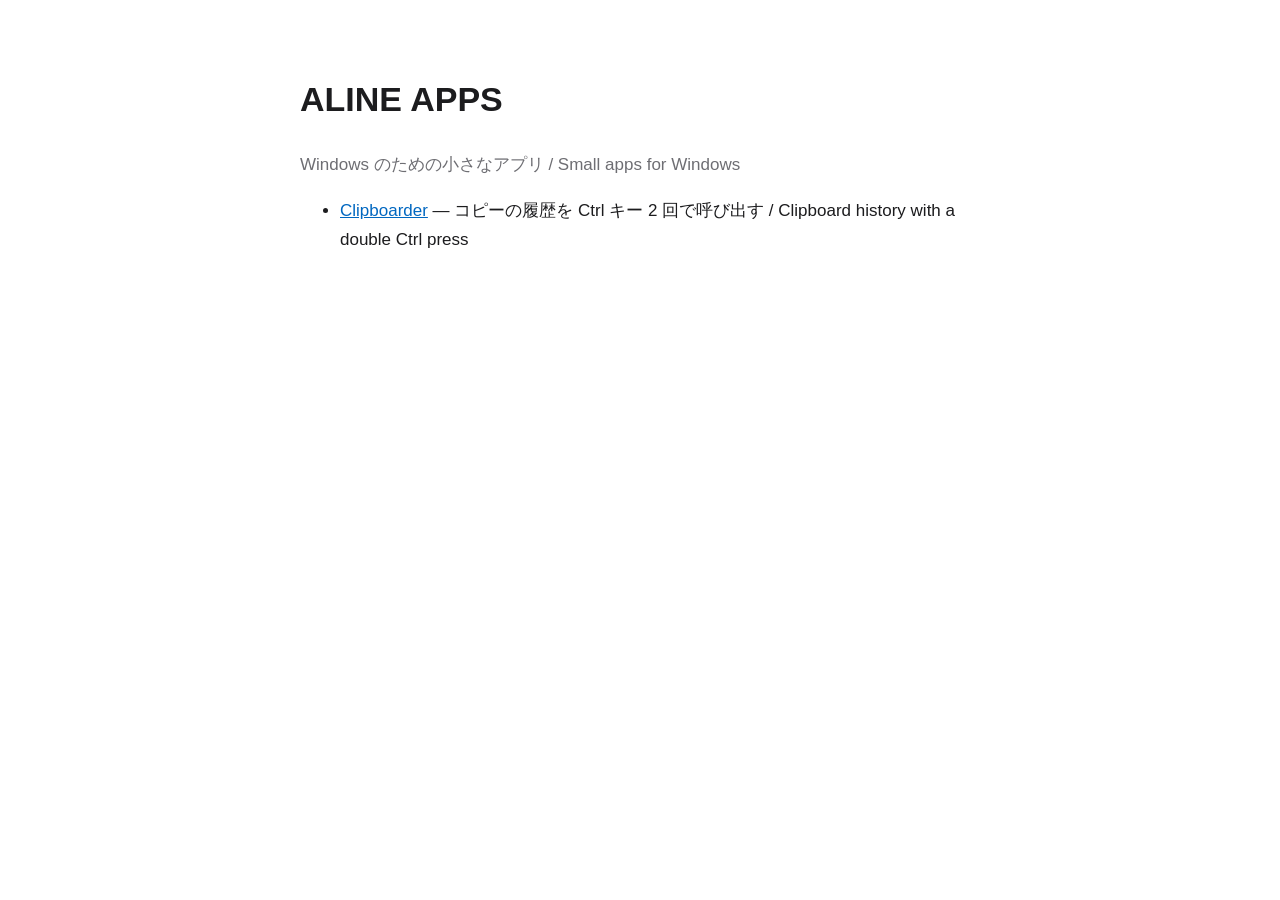
==== index.html @ b70c6633 "Add ALINE APPS site with Clipboarder pages" ====
<!doctype html>
<html lang="ja">
<head>
<meta charset="utf-8">
<meta name="viewport" content="width=device-width, initial-scale=1">
<title>ALINE APPS</title>
<style>
  :root { color-scheme: light dark; --bg: #ffffff; --fg: #1c1c1e; --muted: #6e6e73; --accent: #0067c0; }
  @media (prefers-color-scheme: dark) { :root { --bg: #0a0a0b; --fg: #f2f2f7; --muted: #a1a1a6; --accent: #4cc2ff; } }
  body { margin: 0; background: var(--bg); color: var(--fg); font: 17px/1.7 "Segoe UI", "Yu Gothic UI", -apple-system, "Hiragino Sans", sans-serif; }
  main { max-width: 40em; margin: 0 auto; padding: 48px 16px; }
  a { color: var(--accent); }
  .muted { color: var(--muted); }
</style>
</head>
<body>
<main>
  <h1>ALINE APPS</h1>
  <p class="muted">Windows のための小さなアプリ / Small apps for Windows</p>
  <ul>
    <li><a href="clipboarder/">Clipboarder</a> — コピーの履歴を Ctrl キー 2 回で呼び出す / Clipboard history with a double Ctrl press</li>
  </ul>
</main>
</body>
</html>
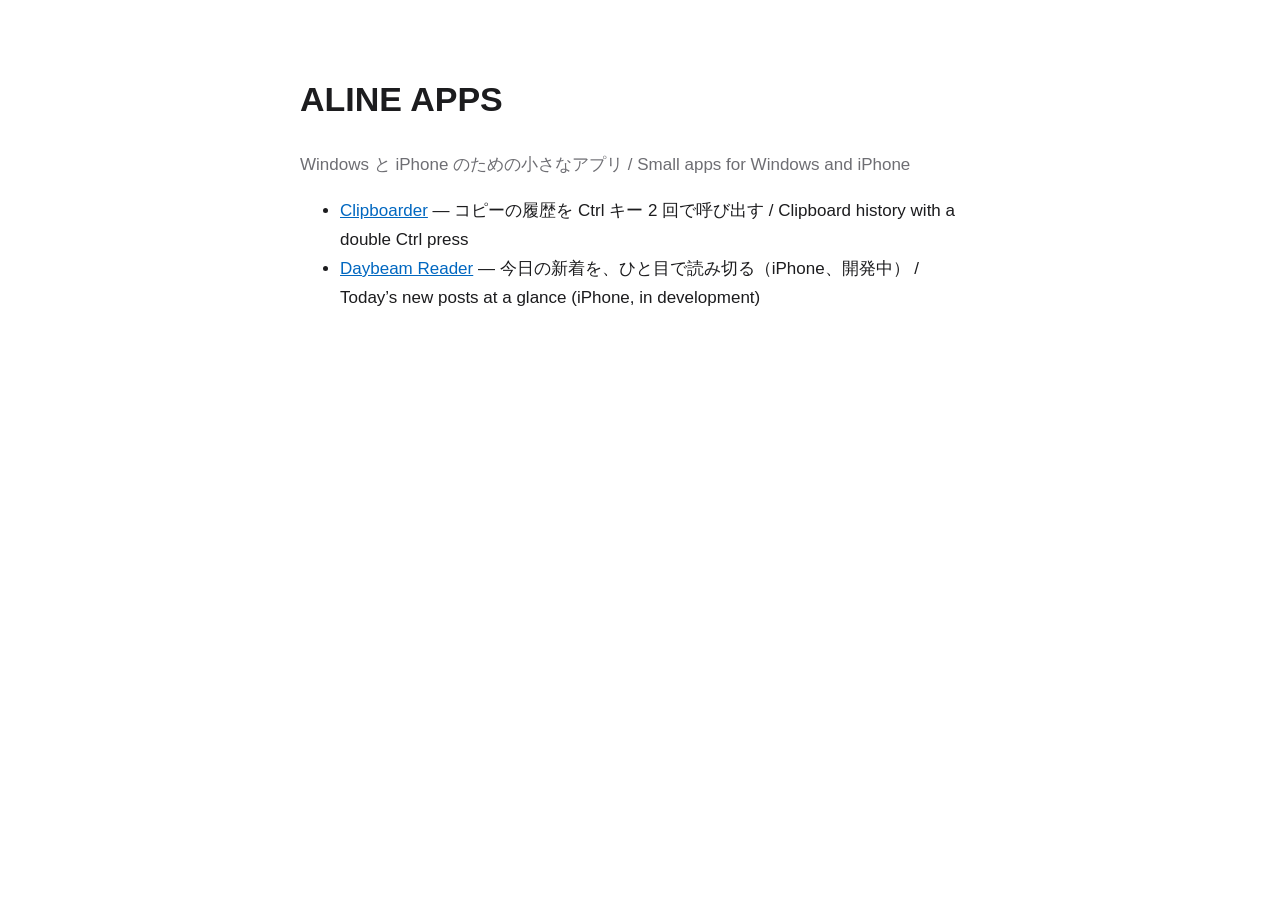
==== commit 552a4854: "Add Daybeam Reader pages Copied unchanged from arai-hirotaka.github.io: the app page and the Instapa" ====
--- a/index.html
+++ b/index.html
@@ -16,9 +16,10 @@
 <body>
 <main>
   <h1>ALINE APPS</h1>
-  <p class="muted">Windows のための小さなアプリ / Small apps for Windows</p>
+  <p class="muted">Windows と iPhone のための小さなアプリ / Small apps for Windows and iPhone</p>
   <ul>
     <li><a href="clipboarder/">Clipboarder</a> — コピーの履歴を Ctrl キー 2 回で呼び出す / Clipboard history with a double Ctrl press</li>
+    <li><a href="daybeam-reader/">Daybeam Reader</a> — 今日の新着を、ひと目で読み切る（iPhone、開発中） / Today’s new posts at a glance (iPhone, in development)</li>
   </ul>
 </main>
 </body>
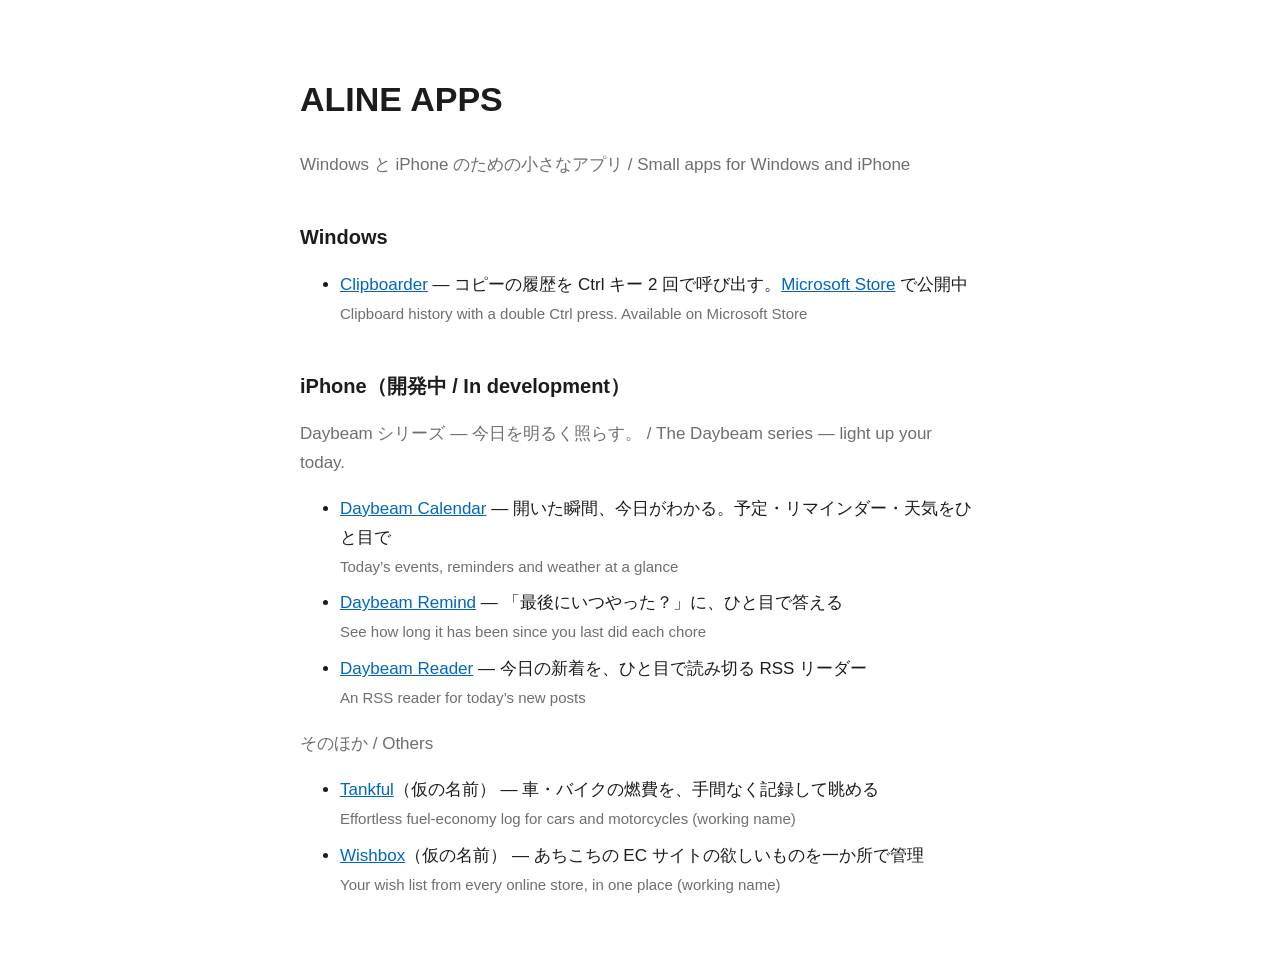
==== commit f0c5b9cc: "List all apps in development with their own pages Add pages for Daybeam Calendar, Daybeam Remind, Ta" ====
--- a/index.html
+++ b/index.html
@@ -11,15 +11,32 @@
   main { max-width: 40em; margin: 0 auto; padding: 48px 16px; }
   a { color: var(--accent); }
   .muted { color: var(--muted); }
+  h2 { font-size: 20px; margin: 40px 0 8px; }
+  li { margin-bottom: 8px; }
+  li .muted { font-size: 15px; }
 </style>
 </head>
 <body>
 <main>
   <h1>ALINE APPS</h1>
   <p class="muted">Windows と iPhone のための小さなアプリ / Small apps for Windows and iPhone</p>
+
+  <h2>Windows</h2>
   <ul>
-    <li><a href="clipboarder/">Clipboarder</a> — コピーの履歴を Ctrl キー 2 回で呼び出す / Clipboard history with a double Ctrl press</li>
-    <li><a href="daybeam-reader/">Daybeam Reader</a> — 今日の新着を、ひと目で読み切る（iPhone、開発中） / Today’s new posts at a glance (iPhone, in development)</li>
+    <li><a href="clipboarder/">Clipboarder</a> — コピーの履歴を Ctrl キー 2 回で呼び出す。<a href="https://apps.microsoft.com/detail/9NN6XJZRQJ7P">Microsoft Store</a> で公開中<br><span class="muted">Clipboard history with a double Ctrl press. Available on Microsoft Store</span></li>
+  </ul>
+
+  <h2>iPhone（開発中 / In development）</h2>
+  <p class="muted">Daybeam シリーズ — 今日を明るく照らす。 / The Daybeam series — light up your today.</p>
+  <ul>
+    <li><a href="daybeam-calendar/">Daybeam Calendar</a> — 開いた瞬間、今日がわかる。予定・リマインダー・天気をひと目で<br><span class="muted">Today’s events, reminders and weather at a glance</span></li>
+    <li><a href="daybeam-remind/">Daybeam Remind</a> — 「最後にいつやった？」に、ひと目で答える<br><span class="muted">See how long it has been since you last did each chore</span></li>
+    <li><a href="daybeam-reader/">Daybeam Reader</a> — 今日の新着を、ひと目で読み切る RSS リーダー<br><span class="muted">An RSS reader for today’s new posts</span></li>
+  </ul>
+  <p class="muted">そのほか / Others</p>
+  <ul>
+    <li><a href="tankful/">Tankful</a>（仮の名前） — 車・バイクの燃費を、手間なく記録して眺める<br><span class="muted">Effortless fuel-economy log for cars and motorcycles (working name)</span></li>
+    <li><a href="wishbox/">Wishbox</a>（仮の名前） — あちこちの EC サイトの欲しいものを一か所で管理<br><span class="muted">Your wish list from every online store, in one place (working name)</span></li>
   </ul>
 </main>
 </body>
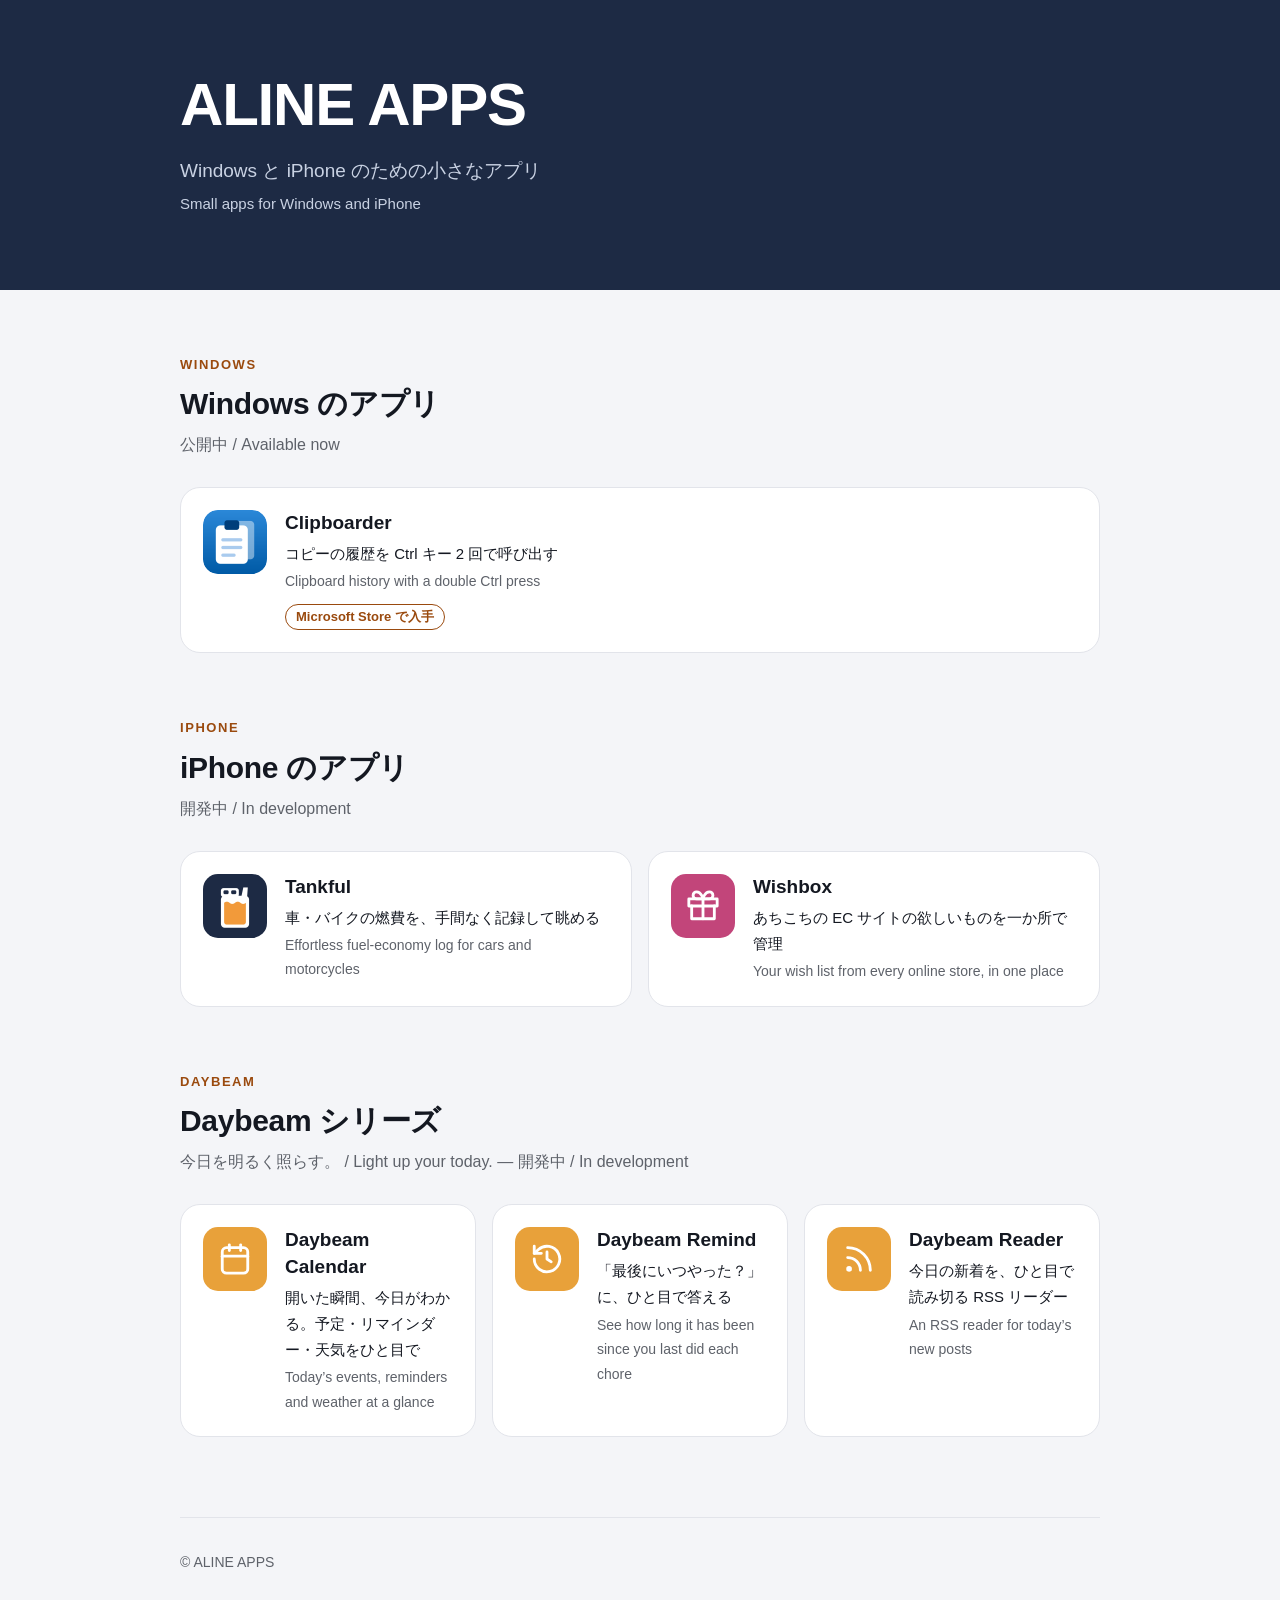
==== commit 01be5f99: "Restyle the app list and Tankful pages; drop working-name notes - Redesign the top page and the Tank" ====
--- a/index.html
+++ b/index.html
@@ -4,40 +4,157 @@
 <meta charset="utf-8">
 <meta name="viewport" content="width=device-width, initial-scale=1">
 <title>ALINE APPS</title>
+<meta name="description" content="Windows と iPhone のための小さなアプリ。">
+<meta name="theme-color" content="#1D2A44">
 <style>
-  :root { color-scheme: light dark; --bg: #ffffff; --fg: #1c1c1e; --muted: #6e6e73; --accent: #0067c0; }
-  @media (prefers-color-scheme: dark) { :root { --bg: #0a0a0b; --fg: #f2f2f7; --muted: #a1a1a6; --accent: #4cc2ff; } }
-  body { margin: 0; background: var(--bg); color: var(--fg); font: 17px/1.7 "Segoe UI", "Yu Gothic UI", -apple-system, "Hiragino Sans", sans-serif; }
-  main { max-width: 40em; margin: 0 auto; padding: 48px 16px; }
+  :root {
+    color-scheme: light dark;
+    --navy: #1D2A44;
+    --amber: #F29A3A;
+    --bg: #F4F5F8;
+    --card: #FFFFFF;
+    --fg: #141821;
+    --sub: #5E626A;
+    --line: #E2E4EA;
+    --accent: #9A4A0E;
+  }
+  @media (prefers-color-scheme: dark) {
+    :root {
+      --bg: #0B0F17;
+      --card: #161C28;
+      --fg: #F2F2F7;
+      --sub: #A3A8B3;
+      --line: #273042;
+      --accent: #F2AE6B;
+    }
+  }
+  * { box-sizing: border-box; }
+  body {
+    margin: 0;
+    background: var(--bg);
+    color: var(--fg);
+    font: 16px/1.75 -apple-system, BlinkMacSystemFont, "Hiragino Sans", "Segoe UI", "Yu Gothic UI", sans-serif;
+    -webkit-font-smoothing: antialiased;
+  }
   a { color: var(--accent); }
-  .muted { color: var(--muted); }
-  h2 { font-size: 20px; margin: 40px 0 8px; }
-  li { margin-bottom: 8px; }
-  li .muted { font-size: 15px; }
+  .wrap { max-width: 960px; margin: 0 auto; padding: 0 20px; }
+
+  .hero { background: var(--navy); color: #FFFFFF; }
+  .hero .wrap { padding-top: 72px; padding-bottom: 72px; }
+  .hero h1 { font-size: clamp(40px, 7vw, 60px); line-height: 1.1; margin: 0 0 16px; letter-spacing: -0.02em; }
+  .hero p { margin: 0; color: #C9D2E3; font-size: clamp(16px, 2.2vw, 19px); }
+  .hero .en { font-size: 15px; margin-top: 4px; }
+
+  section { padding: 64px 0 0; }
+  .section-title { font-size: 13px; font-weight: 700; letter-spacing: 0.12em; text-transform: uppercase; color: var(--accent); margin: 0 0 8px; }
+  h2 { font-size: clamp(24px, 3.4vw, 30px); line-height: 1.3; margin: 0 0 8px; letter-spacing: -0.01em; }
+  .section-note { color: var(--sub); margin: 0 0 28px; }
+
+  .grid { display: grid; grid-template-columns: repeat(auto-fit, minmax(280px, 1fr)); gap: 16px; }
+  .app { background: var(--card); border: 1px solid var(--line); border-radius: 20px; padding: 22px; display: flex; gap: 18px; align-items: flex-start; }
+  .app-icon { width: 64px; height: 64px; border-radius: 15px; flex: none; display: block; }
+  .tile { display: flex; align-items: center; justify-content: center; color: #FFFFFF; }
+  .tile svg { width: 34px; height: 34px; }
+  .daybeam { background: #E8A13A; }
+  .wishbox { background: #C2457A; }
+  .app-body { min-width: 0; }
+  .app h3 { font-size: 19px; margin: 0 0 4px; line-height: 1.4; }
+  .app h3 a { color: var(--fg); text-decoration: none; }
+  .app h3 a:hover { color: var(--accent); }
+  .app p { margin: 0; font-size: 15px; }
+  .app .en { color: var(--sub); font-size: 14px; margin-top: 2px; }
+  .tag { display: inline-block; margin-top: 10px; font-size: 13px; font-weight: 600; border: 1px solid var(--line); border-radius: 999px; padding: 1px 10px; color: var(--sub); text-decoration: none; }
+  a.tag { color: var(--accent); border-color: currentColor; }
+
+  footer { margin-top: 80px; border-top: 1px solid var(--line); padding: 32px 0 56px; color: var(--sub); font-size: 14px; }
 </style>
 </head>
 <body>
-<main>
-  <h1>ALINE APPS</h1>
-  <p class="muted">Windows と iPhone のための小さなアプリ / Small apps for Windows and iPhone</p>
 
-  <h2>Windows</h2>
-  <ul>
-    <li><a href="clipboarder/">Clipboarder</a> — コピーの履歴を Ctrl キー 2 回で呼び出す。<a href="https://apps.microsoft.com/detail/9NN6XJZRQJ7P">Microsoft Store</a> で公開中<br><span class="muted">Clipboard history with a double Ctrl press. Available on Microsoft Store</span></li>
-  </ul>
+<header class="hero">
+  <div class="wrap">
+    <h1>ALINE APPS</h1>
+    <p>Windows と iPhone のための小さなアプリ</p>
+    <p class="en" lang="en">Small apps for Windows and iPhone</p>
+  </div>
+</header>
 
-  <h2>iPhone（開発中 / In development）</h2>
-  <p class="muted">Daybeam シリーズ — 今日を明るく照らす。 / The Daybeam series — light up your today.</p>
-  <ul>
-    <li><a href="daybeam-calendar/">Daybeam Calendar</a> — 開いた瞬間、今日がわかる。予定・リマインダー・天気をひと目で<br><span class="muted">Today’s events, reminders and weather at a glance</span></li>
-    <li><a href="daybeam-remind/">Daybeam Remind</a> — 「最後にいつやった？」に、ひと目で答える<br><span class="muted">See how long it has been since you last did each chore</span></li>
-    <li><a href="daybeam-reader/">Daybeam Reader</a> — 今日の新着を、ひと目で読み切る RSS リーダー<br><span class="muted">An RSS reader for today’s new posts</span></li>
-  </ul>
-  <p class="muted">そのほか / Others</p>
-  <ul>
-    <li><a href="tankful/">Tankful</a>（仮の名前） — 車・バイクの燃費を、手間なく記録して眺める<br><span class="muted">Effortless fuel-economy log for cars and motorcycles (working name)</span></li>
-    <li><a href="wishbox/">Wishbox</a>（仮の名前） — あちこちの EC サイトの欲しいものを一か所で管理<br><span class="muted">Your wish list from every online store, in one place (working name)</span></li>
-  </ul>
+<main class="wrap">
+  <section>
+    <p class="section-title">Windows</p>
+    <h2>Windows のアプリ</h2>
+    <p class="section-note">公開中 / Available now</p>
+    <div class="grid">
+      <div class="app">
+        <img class="app-icon" src="clipboarder/icon.png" alt="">
+        <div class="app-body">
+          <h3><a href="clipboarder/">Clipboarder</a></h3>
+          <p>コピーの履歴を Ctrl キー 2 回で呼び出す</p>
+          <p class="en" lang="en">Clipboard history with a double Ctrl press</p>
+          <a class="tag" href="https://apps.microsoft.com/detail/9NN6XJZRQJ7P">Microsoft Store で入手</a>
+        </div>
+      </div>
+    </div>
+  </section>
+
+  <section>
+    <p class="section-title">iPhone</p>
+    <h2>iPhone のアプリ</h2>
+    <p class="section-note">開発中 / In development</p>
+    <div class="grid">
+      <div class="app">
+        <img class="app-icon" src="tankful/icon.png" alt="">
+        <div class="app-body">
+          <h3><a href="tankful/">Tankful</a></h3>
+          <p>車・バイクの燃費を、手間なく記録して眺める</p>
+          <p class="en" lang="en">Effortless fuel-economy log for cars and motorcycles</p>
+        </div>
+      </div>
+      <div class="app">
+        <div class="app-icon tile wishbox" aria-hidden="true"><svg viewBox="0 0 24 24" fill="none" stroke="currentColor" stroke-width="2" stroke-linecap="round" stroke-linejoin="round"><path d="M20 12v9H4v-9"/><path d="M2 7h20v5H2Z"/><path d="M12 21V7"/><path d="M12 7H7.5a2.5 2.5 0 0 1 0-5C11 2 12 7 12 7Z"/><path d="M12 7h4.5a2.5 2.5 0 0 0 0-5C13 2 12 7 12 7Z"/></svg></div>
+        <div class="app-body">
+          <h3><a href="wishbox/">Wishbox</a></h3>
+          <p>あちこちの EC サイトの欲しいものを一か所で管理</p>
+          <p class="en" lang="en">Your wish list from every online store, in one place</p>
+        </div>
+      </div>
+    </div>
+  </section>
+
+  <section>
+    <p class="section-title">Daybeam</p>
+    <h2>Daybeam シリーズ</h2>
+    <p class="section-note">今日を明るく照らす。 / Light up your today. — 開発中 / In development</p>
+    <div class="grid">
+      <div class="app">
+        <div class="app-icon tile daybeam" aria-hidden="true"><svg viewBox="0 0 24 24" fill="none" stroke="currentColor" stroke-width="2" stroke-linecap="round" stroke-linejoin="round"><rect x="3" y="4" width="18" height="18" rx="3"/><path d="M16 2v4"/><path d="M8 2v4"/><path d="M3 10h18"/></svg></div>
+        <div class="app-body">
+          <h3><a href="daybeam-calendar/">Daybeam Calendar</a></h3>
+          <p>開いた瞬間、今日がわかる。予定・リマインダー・天気をひと目で</p>
+          <p class="en" lang="en">Today’s events, reminders and weather at a glance</p>
+        </div>
+      </div>
+      <div class="app">
+        <div class="app-icon tile daybeam" aria-hidden="true"><svg viewBox="0 0 24 24" fill="none" stroke="currentColor" stroke-width="2" stroke-linecap="round" stroke-linejoin="round"><path d="M3 12a9 9 0 1 0 3-6.7L3 8"/><path d="M3 3v5h5"/><path d="M12 7v5l3 2"/></svg></div>
+        <div class="app-body">
+          <h3><a href="daybeam-remind/">Daybeam Remind</a></h3>
+          <p>「最後にいつやった？」に、ひと目で答える</p>
+          <p class="en" lang="en">See how long it has been since you last did each chore</p>
+        </div>
+      </div>
+      <div class="app">
+        <div class="app-icon tile daybeam" aria-hidden="true"><svg viewBox="0 0 24 24" fill="none" stroke="currentColor" stroke-width="2" stroke-linecap="round" stroke-linejoin="round"><path d="M4 11a9 9 0 0 1 9 9"/><path d="M4 4a16 16 0 0 1 16 16"/><circle cx="5" cy="19" r="1"/></svg></div>
+        <div class="app-body">
+          <h3><a href="daybeam-reader/">Daybeam Reader</a></h3>
+          <p>今日の新着を、ひと目で読み切る RSS リーダー</p>
+          <p class="en" lang="en">An RSS reader for today’s new posts</p>
+        </div>
+      </div>
+    </div>
+  </section>
+
+  <footer>© ALINE APPS</footer>
 </main>
+
 </body>
 </html>
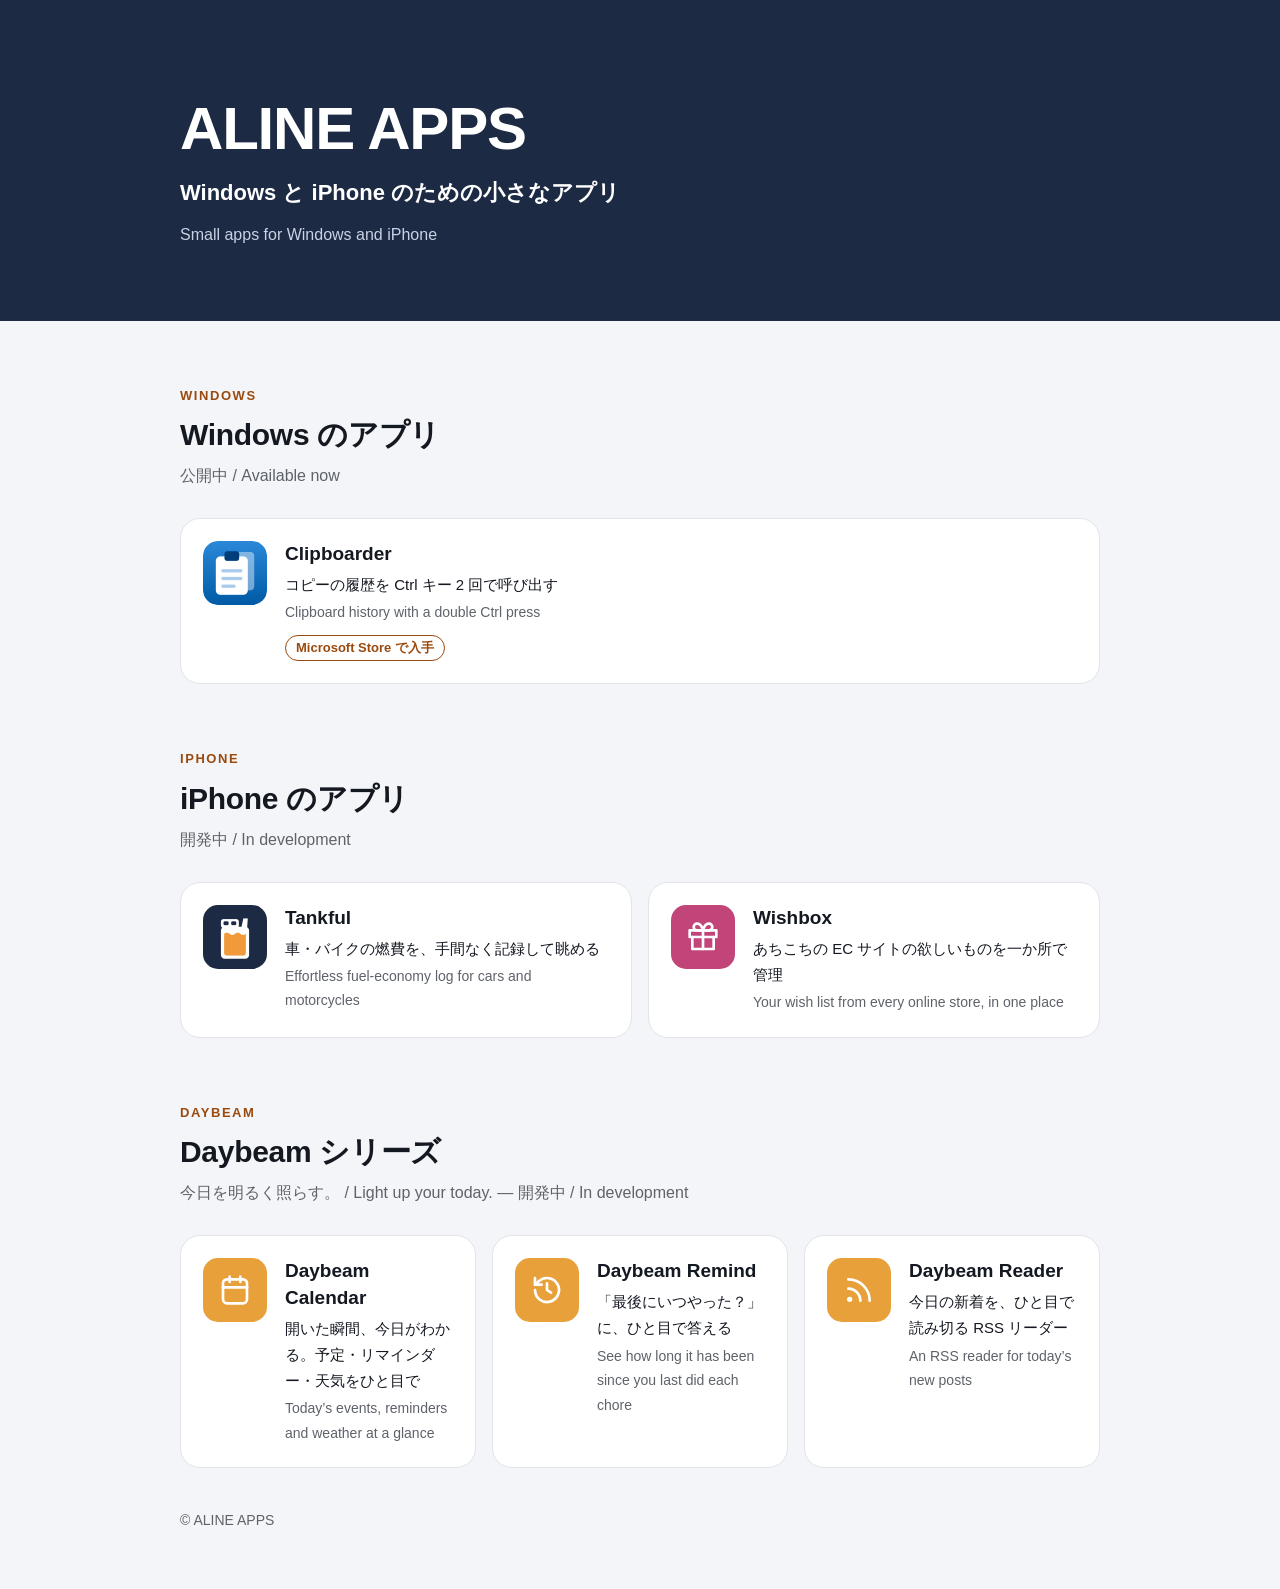
==== commit a25bd1f9: "Restyle every page with one shared stylesheet - Move the common styles into site.css and use it on a" ====
--- a/index.html
+++ b/index.html
@@ -6,76 +6,19 @@
 <title>ALINE APPS</title>
 <meta name="description" content="Windows と iPhone のための小さなアプリ。">
 <meta name="theme-color" content="#1D2A44">
-<style>
-  :root {
-    color-scheme: light dark;
-    --navy: #1D2A44;
-    --amber: #F29A3A;
-    --bg: #F4F5F8;
-    --card: #FFFFFF;
-    --fg: #141821;
-    --sub: #5E626A;
-    --line: #E2E4EA;
-    --accent: #9A4A0E;
-  }
-  @media (prefers-color-scheme: dark) {
-    :root {
-      --bg: #0B0F17;
-      --card: #161C28;
-      --fg: #F2F2F7;
-      --sub: #A3A8B3;
-      --line: #273042;
-      --accent: #F2AE6B;
-    }
-  }
-  * { box-sizing: border-box; }
-  body {
-    margin: 0;
-    background: var(--bg);
-    color: var(--fg);
-    font: 16px/1.75 -apple-system, BlinkMacSystemFont, "Hiragino Sans", "Segoe UI", "Yu Gothic UI", sans-serif;
-    -webkit-font-smoothing: antialiased;
-  }
-  a { color: var(--accent); }
-  .wrap { max-width: 960px; margin: 0 auto; padding: 0 20px; }
-
-  .hero { background: var(--navy); color: #FFFFFF; }
-  .hero .wrap { padding-top: 72px; padding-bottom: 72px; }
-  .hero h1 { font-size: clamp(40px, 7vw, 60px); line-height: 1.1; margin: 0 0 16px; letter-spacing: -0.02em; }
-  .hero p { margin: 0; color: #C9D2E3; font-size: clamp(16px, 2.2vw, 19px); }
-  .hero .en { font-size: 15px; margin-top: 4px; }
-
-  section { padding: 64px 0 0; }
-  .section-title { font-size: 13px; font-weight: 700; letter-spacing: 0.12em; text-transform: uppercase; color: var(--accent); margin: 0 0 8px; }
-  h2 { font-size: clamp(24px, 3.4vw, 30px); line-height: 1.3; margin: 0 0 8px; letter-spacing: -0.01em; }
-  .section-note { color: var(--sub); margin: 0 0 28px; }
-
-  .grid { display: grid; grid-template-columns: repeat(auto-fit, minmax(280px, 1fr)); gap: 16px; }
-  .app { background: var(--card); border: 1px solid var(--line); border-radius: 20px; padding: 22px; display: flex; gap: 18px; align-items: flex-start; }
-  .app-icon { width: 64px; height: 64px; border-radius: 15px; flex: none; display: block; }
-  .tile { display: flex; align-items: center; justify-content: center; color: #FFFFFF; }
-  .tile svg { width: 34px; height: 34px; }
-  .daybeam { background: #E8A13A; }
-  .wishbox { background: #C2457A; }
-  .app-body { min-width: 0; }
-  .app h3 { font-size: 19px; margin: 0 0 4px; line-height: 1.4; }
-  .app h3 a { color: var(--fg); text-decoration: none; }
-  .app h3 a:hover { color: var(--accent); }
-  .app p { margin: 0; font-size: 15px; }
-  .app .en { color: var(--sub); font-size: 14px; margin-top: 2px; }
-  .tag { display: inline-block; margin-top: 10px; font-size: 13px; font-weight: 600; border: 1px solid var(--line); border-radius: 999px; padding: 1px 10px; color: var(--sub); text-decoration: none; }
-  a.tag { color: var(--accent); border-color: currentColor; }
-
-  footer { margin-top: 80px; border-top: 1px solid var(--line); padding: 32px 0 56px; color: var(--sub); font-size: 14px; }
-</style>
+<link rel="stylesheet" href="site.css">
 </head>
 <body>
 
 <header class="hero">
   <div class="wrap">
-    <h1>ALINE APPS</h1>
-    <p>Windows と iPhone のための小さなアプリ</p>
-    <p class="en" lang="en">Small apps for Windows and iPhone</p>
+    <div class="hero-body">
+      <div class="hero-text">
+        <h1>ALINE APPS</h1>
+        <p class="lead">Windows と iPhone のための小さなアプリ</p>
+        <p class="desc" lang="en">Small apps for Windows and iPhone</p>
+      </div>
+    </div>
   </div>
 </header>
 
@@ -86,7 +29,7 @@
     <p class="section-note">公開中 / Available now</p>
     <div class="grid">
       <div class="app">
-        <img class="app-icon" src="clipboarder/icon.png" alt="">
+        <img class="app-icon sm" src="clipboarder/icon.png" alt="">
         <div class="app-body">
           <h3><a href="clipboarder/">Clipboarder</a></h3>
           <p>コピーの履歴を Ctrl キー 2 回で呼び出す</p>
@@ -103,7 +46,7 @@
     <p class="section-note">開発中 / In development</p>
     <div class="grid">
       <div class="app">
-        <img class="app-icon" src="tankful/icon.png" alt="">
+        <img class="app-icon sm" src="tankful/icon.png" alt="">
         <div class="app-body">
           <h3><a href="tankful/">Tankful</a></h3>
           <p>車・バイクの燃費を、手間なく記録して眺める</p>
@@ -111,7 +54,7 @@
         </div>
       </div>
       <div class="app">
-        <div class="app-icon tile wishbox" aria-hidden="true"><svg viewBox="0 0 24 24" fill="none" stroke="currentColor" stroke-width="2" stroke-linecap="round" stroke-linejoin="round"><path d="M20 12v9H4v-9"/><path d="M2 7h20v5H2Z"/><path d="M12 21V7"/><path d="M12 7H7.5a2.5 2.5 0 0 1 0-5C11 2 12 7 12 7Z"/><path d="M12 7h4.5a2.5 2.5 0 0 0 0-5C13 2 12 7 12 7Z"/></svg></div>
+        <div class="app-icon sm tile wishbox" aria-hidden="true"><svg viewBox="0 0 24 24" fill="none" stroke="currentColor" stroke-width="2" stroke-linecap="round" stroke-linejoin="round"><path d="M20 12v9H4v-9"/><path d="M2 7h20v5H2Z"/><path d="M12 21V7"/><path d="M12 7H7.5a2.5 2.5 0 0 1 0-5C11 2 12 7 12 7Z"/><path d="M12 7h4.5a2.5 2.5 0 0 0 0-5C13 2 12 7 12 7Z"/></svg></div>
         <div class="app-body">
           <h3><a href="wishbox/">Wishbox</a></h3>
           <p>あちこちの EC サイトの欲しいものを一か所で管理</p>
@@ -127,7 +70,7 @@
     <p class="section-note">今日を明るく照らす。 / Light up your today. — 開発中 / In development</p>
     <div class="grid">
       <div class="app">
-        <div class="app-icon tile daybeam" aria-hidden="true"><svg viewBox="0 0 24 24" fill="none" stroke="currentColor" stroke-width="2" stroke-linecap="round" stroke-linejoin="round"><rect x="3" y="4" width="18" height="18" rx="3"/><path d="M16 2v4"/><path d="M8 2v4"/><path d="M3 10h18"/></svg></div>
+        <div class="app-icon sm tile daybeam" aria-hidden="true"><svg viewBox="0 0 24 24" fill="none" stroke="currentColor" stroke-width="2" stroke-linecap="round" stroke-linejoin="round"><rect x="3" y="4" width="18" height="18" rx="3"/><path d="M16 2v4"/><path d="M8 2v4"/><path d="M3 10h18"/></svg></div>
         <div class="app-body">
           <h3><a href="daybeam-calendar/">Daybeam Calendar</a></h3>
           <p>開いた瞬間、今日がわかる。予定・リマインダー・天気をひと目で</p>
@@ -135,7 +78,7 @@
         </div>
       </div>
       <div class="app">
-        <div class="app-icon tile daybeam" aria-hidden="true"><svg viewBox="0 0 24 24" fill="none" stroke="currentColor" stroke-width="2" stroke-linecap="round" stroke-linejoin="round"><path d="M3 12a9 9 0 1 0 3-6.7L3 8"/><path d="M3 3v5h5"/><path d="M12 7v5l3 2"/></svg></div>
+        <div class="app-icon sm tile daybeam" aria-hidden="true"><svg viewBox="0 0 24 24" fill="none" stroke="currentColor" stroke-width="2" stroke-linecap="round" stroke-linejoin="round"><path d="M3 12a9 9 0 1 0 3-6.7L3 8"/><path d="M3 3v5h5"/><path d="M12 7v5l3 2"/></svg></div>
         <div class="app-body">
           <h3><a href="daybeam-remind/">Daybeam Remind</a></h3>
           <p>「最後にいつやった？」に、ひと目で答える</p>
@@ -143,7 +86,7 @@
         </div>
       </div>
       <div class="app">
-        <div class="app-icon tile daybeam" aria-hidden="true"><svg viewBox="0 0 24 24" fill="none" stroke="currentColor" stroke-width="2" stroke-linecap="round" stroke-linejoin="round"><path d="M4 11a9 9 0 0 1 9 9"/><path d="M4 4a16 16 0 0 1 16 16"/><circle cx="5" cy="19" r="1"/></svg></div>
+        <div class="app-icon sm tile daybeam" aria-hidden="true"><svg viewBox="0 0 24 24" fill="none" stroke="currentColor" stroke-width="2" stroke-linecap="round" stroke-linejoin="round"><path d="M4 11a9 9 0 0 1 9 9"/><path d="M4 4a16 16 0 0 1 16 16"/><circle cx="5" cy="19" r="1"/></svg></div>
         <div class="app-body">
           <h3><a href="daybeam-reader/">Daybeam Reader</a></h3>
           <p>今日の新着を、ひと目で読み切る RSS リーダー</p>
@@ -153,7 +96,7 @@
     </div>
   </section>
 
-  <footer>© ALINE APPS</footer>
+  <footer><span>© ALINE APPS</span></footer>
 </main>
 
 </body>
--- a/site.css
+++ b/site.css
@@ -0,0 +1,140 @@
+/* ALINE APPS の全ページで共通のスタイル。 */
+:root {
+  color-scheme: light dark;
+  --navy: #1D2A44;
+  --amber: #F29A3A;
+  --hero-sub: #C9D2E3;
+  --bg: #F4F5F8;
+  --card: #FFFFFF;
+  --fg: #141821;
+  --sub: #5E626A;
+  --line: #E2E4EA;
+  --accent: #9A4A0E;
+  --icon-bg: #FDF0E2;
+}
+@media (prefers-color-scheme: dark) {
+  :root {
+    --bg: #0B0F17;
+    --card: #161C28;
+    --fg: #F2F2F7;
+    --sub: #A3A8B3;
+    --line: #273042;
+    --accent: #F2AE6B;
+    --icon-bg: #2A2116;
+  }
+}
+* { box-sizing: border-box; }
+body {
+  margin: 0;
+  background: var(--bg);
+  color: var(--fg);
+  font: 16px/1.75 -apple-system, BlinkMacSystemFont, "Hiragino Sans", "Segoe UI", "Yu Gothic UI", sans-serif;
+  -webkit-font-smoothing: antialiased;
+}
+a { color: var(--accent); }
+code { font-size: 0.92em; background: var(--icon-bg); border-radius: 6px; padding: 1px 6px; word-break: break-all; }
+.wrap { max-width: 960px; margin: 0 auto; padding: 0 20px; }
+
+/* 上部の紺の帯 */
+.hero { background: var(--navy); color: #FFFFFF; }
+.hero .wrap { padding-top: 24px; padding-bottom: 72px; }
+.hero.small .wrap { padding-bottom: 48px; }
+.topbar { display: flex; justify-content: space-between; align-items: center; gap: 16px; font-size: 14px; }
+.topbar a { color: var(--hero-sub); text-decoration: none; }
+.topbar a:hover { color: #FFFFFF; }
+.hero-body { display: flex; align-items: center; gap: 40px; margin-top: 56px; flex-wrap: wrap; }
+.hero.small .hero-body { margin-top: 40px; }
+.hero-text { flex: 1 1 320px; min-width: 0; }
+.badge {
+  display: inline-block; font-size: 13px; font-weight: 600; letter-spacing: 0.04em;
+  color: var(--amber); border: 1px solid rgba(242, 154, 58, 0.5); border-radius: 999px; padding: 2px 12px;
+}
+.hero h1 { font-size: clamp(40px, 7vw, 60px); line-height: 1.1; margin: 16px 0 12px; letter-spacing: -0.02em; }
+.hero.small h1 { font-size: clamp(30px, 5vw, 42px); margin-top: 0; }
+.hero .lead { font-size: clamp(18px, 2.6vw, 22px); font-weight: 600; margin: 0 0 8px; }
+.hero .desc { color: var(--hero-sub); margin: 0; }
+.hero .actions { margin-top: 24px; }
+
+/* アプリのアイコン */
+.app-icon {
+  width: 144px; height: 144px; border-radius: 32px; flex: none; display: block;
+  box-shadow: 0 0 0 1px rgba(255, 255, 255, 0.08), 0 18px 40px rgba(0, 0, 0, 0.35);
+}
+.app-icon.sm { width: 64px; height: 64px; border-radius: 15px; box-shadow: none; }
+.tile { display: flex; align-items: center; justify-content: center; color: #FFFFFF; }
+.tile svg { width: 50%; height: 50%; }
+.tile.daybeam { background: #E8A13A; }
+.tile.wishbox { background: #C2457A; }
+
+/* セクション */
+section { padding: 64px 0 0; }
+.section-title { font-size: 13px; font-weight: 700; letter-spacing: 0.12em; text-transform: uppercase; color: var(--accent); margin: 0 0 8px; }
+h2 { font-size: clamp(24px, 3.4vw, 30px); line-height: 1.3; margin: 0 0 28px; letter-spacing: -0.01em; }
+.section-note { color: var(--sub); margin: -20px 0 28px; }
+.section-note.flush { margin-top: 0; }
+
+/* カード */
+.grid { display: grid; grid-template-columns: repeat(auto-fit, minmax(260px, 1fr)); gap: 16px; }
+.card { background: var(--card); border: 1px solid var(--line); border-radius: 20px; padding: 24px; }
+.card h3 { font-size: 18px; margin: 14px 0 6px; }
+.card > h3:first-child { margin-top: 0; }
+.card p { margin: 0; color: var(--sub); font-size: 15px; }
+.card p + p { margin-top: 10px; }
+.feature-icon {
+  width: 44px; height: 44px; border-radius: 12px; background: var(--icon-bg); color: var(--accent);
+  display: flex; align-items: center; justify-content: center; flex: none;
+}
+.feature-icon svg { width: 24px; height: 24px; }
+.soon { display: inline-block; margin-left: 6px; font-size: 12px; font-weight: 600; color: var(--sub); border: 1px solid var(--line); border-radius: 999px; padding: 0 8px; vertical-align: 2px; }
+
+/* チェックの付いた一覧 */
+.checklist { list-style: none; margin: 0; padding: 0; }
+.checklist li { position: relative; padding-left: 32px; }
+.checklist li + li { margin-top: 12px; }
+.checklist li::before {
+  content: ""; position: absolute; left: 0; top: 4px; width: 20px; height: 20px; border-radius: 50%;
+  background: var(--icon-bg) url("data:image/svg+xml,%3Csvg xmlns='http://www.w3.org/2000/svg' viewBox='0 0 24 24' fill='none' stroke='%23E07B1F' stroke-width='3' stroke-linecap='round' stroke-linejoin='round'%3E%3Cpath d='M5 12l5 5 9-10'/%3E%3C/svg%3E") center / 12px no-repeat;
+}
+
+/* プライバシーなど、アイコンと一覧を横に並べるカード */
+.privacy { display: flex; gap: 20px; align-items: flex-start; }
+.privacy ul:not(.checklist) { margin: 0; padding-left: 1.2em; color: var(--sub); }
+.privacy li + li { margin-top: 6px; }
+
+/* ボタン */
+.button {
+  display: inline-block; padding: 10px 22px; border-radius: 999px; font-weight: 600; text-decoration: none;
+  background: var(--amber); color: #1D2A44;
+}
+.button:hover { filter: brightness(1.06); }
+.button.ghost { background: transparent; color: var(--accent); border: 1px solid currentColor; }
+.hero .button.ghost { color: #FFFFFF; border-color: rgba(255, 255, 255, 0.4); }
+.buttons { display: flex; flex-wrap: wrap; gap: 12px; }
+
+/* 長い文章（プライバシーポリシーなど） */
+.prose { font-size: 16px; }
+.prose h2 { font-size: 19px; margin: 32px 0 8px; }
+.prose h2:first-child { margin-top: 0; }
+.prose p, .prose ul { margin: 0 0 12px; }
+.prose p { color: var(--fg); font-size: 16px; }
+.prose ul { padding-left: 1.2em; }
+.meta { color: var(--hero-sub); font-size: 14px; margin: 8px 0 0; }
+
+.divider { border: 0; border-top: 1px solid var(--line); margin: 80px 0 0; }
+footer { padding: 40px 0 56px; color: var(--sub); font-size: 14px; display: flex; justify-content: space-between; flex-wrap: wrap; gap: 8px; }
+
+/* 一覧ページのアプリのカード */
+.app { background: var(--card); border: 1px solid var(--line); border-radius: 20px; padding: 22px; display: flex; gap: 18px; align-items: flex-start; }
+.app-body { min-width: 0; }
+.app h3 { font-size: 19px; margin: 0 0 4px; line-height: 1.4; }
+.app h3 a { color: var(--fg); text-decoration: none; }
+.app h3 a:hover { color: var(--accent); }
+.app p { margin: 0; font-size: 15px; }
+.app .en { color: var(--sub); font-size: 14px; margin-top: 2px; }
+.tag { display: inline-block; margin-top: 10px; font-size: 13px; font-weight: 600; border: 1px solid currentColor; border-radius: 999px; padding: 1px 10px; color: var(--accent); text-decoration: none; }
+
+@media (max-width: 560px) {
+  .hero-body { gap: 24px; margin-top: 40px; }
+  .app-icon:not(.sm) { width: 104px; height: 104px; border-radius: 23px; }
+  .privacy { flex-direction: column; }
+}
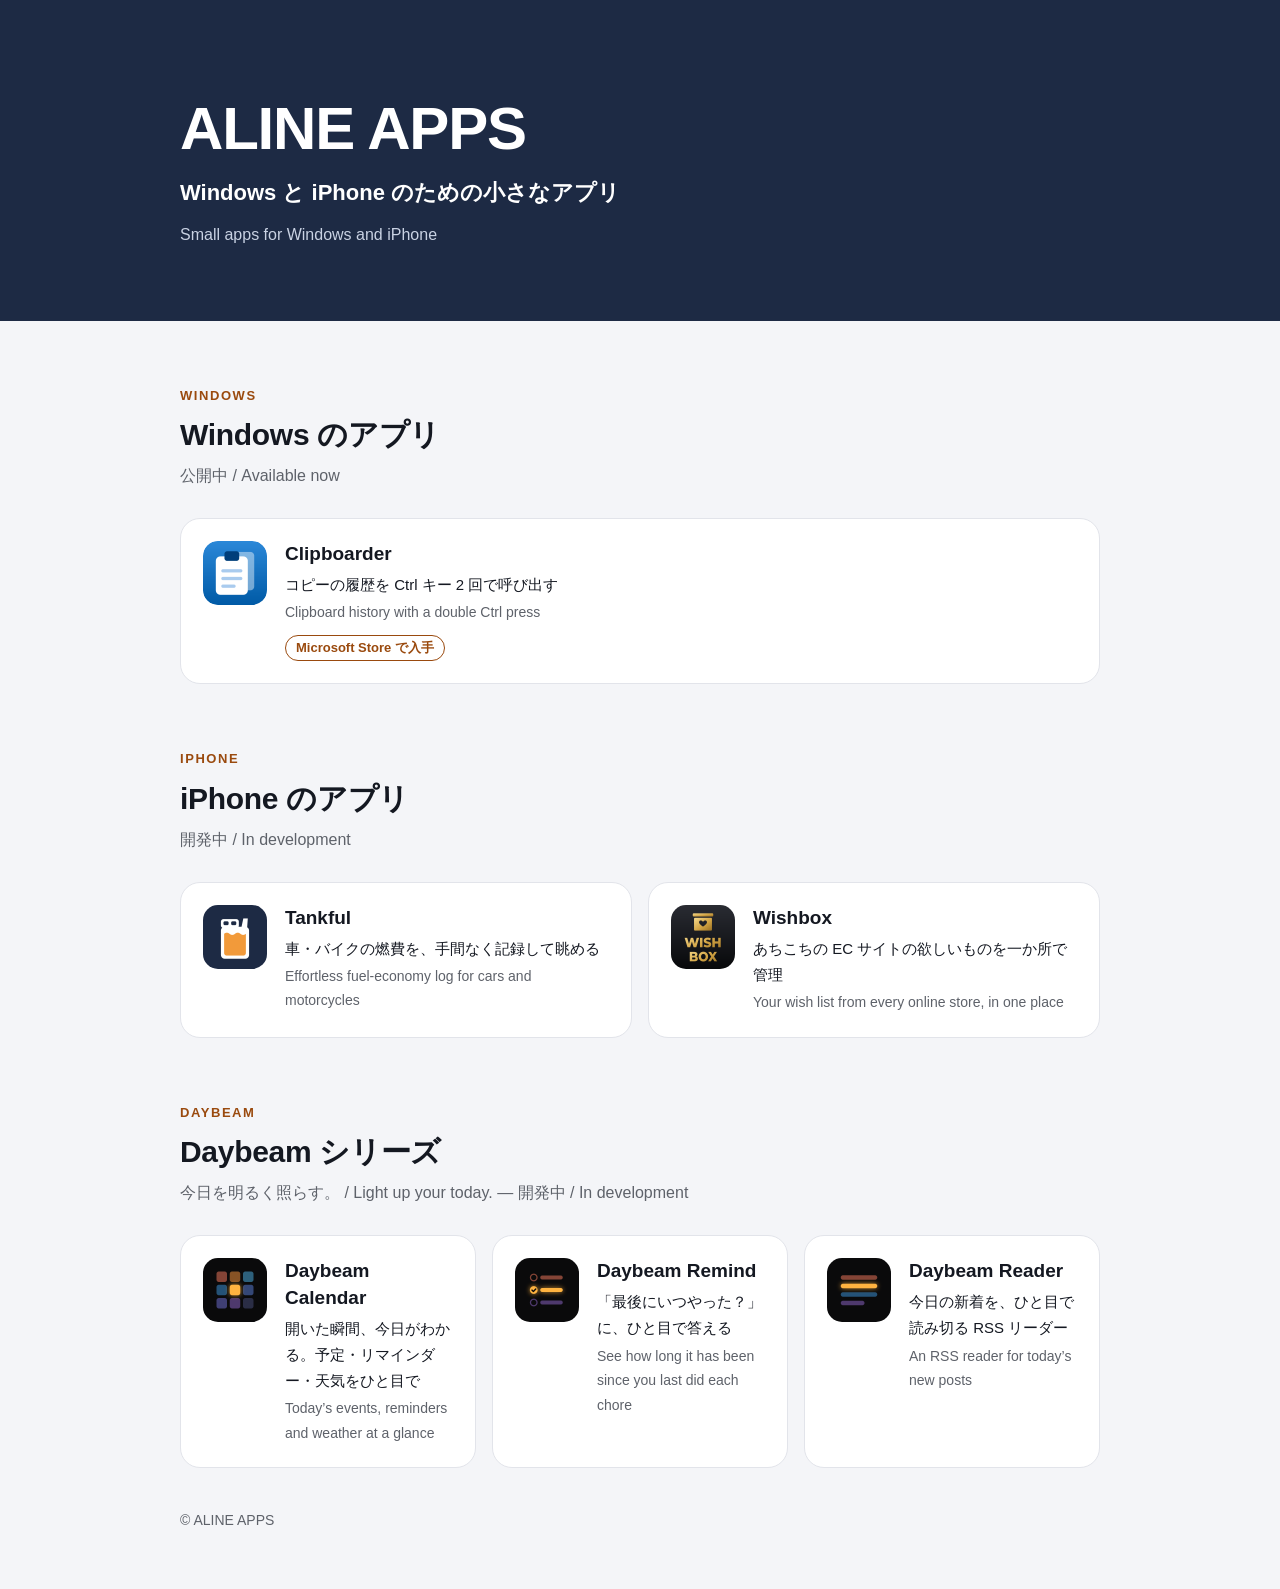
==== commit 87161f2d: "Use the real Daybeam and Wishbox app icons - Replace the placeholder tiles with each app's icon on t" ====
--- a/index.html
+++ b/index.html
@@ -54,7 +54,7 @@
         </div>
       </div>
       <div class="app">
-        <div class="app-icon sm tile wishbox" aria-hidden="true"><svg viewBox="0 0 24 24" fill="none" stroke="currentColor" stroke-width="2" stroke-linecap="round" stroke-linejoin="round"><path d="M20 12v9H4v-9"/><path d="M2 7h20v5H2Z"/><path d="M12 21V7"/><path d="M12 7H7.5a2.5 2.5 0 0 1 0-5C11 2 12 7 12 7Z"/><path d="M12 7h4.5a2.5 2.5 0 0 0 0-5C13 2 12 7 12 7Z"/></svg></div>
+        <img class="app-icon sm" src="wishbox/icon.png" alt="">
         <div class="app-body">
           <h3><a href="wishbox/">Wishbox</a></h3>
           <p>あちこちの EC サイトの欲しいものを一か所で管理</p>
@@ -70,7 +70,7 @@
     <p class="section-note">今日を明るく照らす。 / Light up your today. — 開発中 / In development</p>
     <div class="grid">
       <div class="app">
-        <div class="app-icon sm tile daybeam" aria-hidden="true"><svg viewBox="0 0 24 24" fill="none" stroke="currentColor" stroke-width="2" stroke-linecap="round" stroke-linejoin="round"><rect x="3" y="4" width="18" height="18" rx="3"/><path d="M16 2v4"/><path d="M8 2v4"/><path d="M3 10h18"/></svg></div>
+        <img class="app-icon sm" src="daybeam-calendar/icon.png" alt="">
         <div class="app-body">
           <h3><a href="daybeam-calendar/">Daybeam Calendar</a></h3>
           <p>開いた瞬間、今日がわかる。予定・リマインダー・天気をひと目で</p>
@@ -78,7 +78,7 @@
         </div>
       </div>
       <div class="app">
-        <div class="app-icon sm tile daybeam" aria-hidden="true"><svg viewBox="0 0 24 24" fill="none" stroke="currentColor" stroke-width="2" stroke-linecap="round" stroke-linejoin="round"><path d="M3 12a9 9 0 1 0 3-6.7L3 8"/><path d="M3 3v5h5"/><path d="M12 7v5l3 2"/></svg></div>
+        <img class="app-icon sm" src="daybeam-remind/icon.png" alt="">
         <div class="app-body">
           <h3><a href="daybeam-remind/">Daybeam Remind</a></h3>
           <p>「最後にいつやった？」に、ひと目で答える</p>
@@ -86,7 +86,7 @@
         </div>
       </div>
       <div class="app">
-        <div class="app-icon sm tile daybeam" aria-hidden="true"><svg viewBox="0 0 24 24" fill="none" stroke="currentColor" stroke-width="2" stroke-linecap="round" stroke-linejoin="round"><path d="M4 11a9 9 0 0 1 9 9"/><path d="M4 4a16 16 0 0 1 16 16"/><circle cx="5" cy="19" r="1"/></svg></div>
+        <img class="app-icon sm" src="daybeam-reader/icon.png" alt="">
         <div class="app-body">
           <h3><a href="daybeam-reader/">Daybeam Reader</a></h3>
           <p>今日の新着を、ひと目で読み切る RSS リーダー</p>
--- a/site.css
+++ b/site.css
@@ -61,10 +61,6 @@
   box-shadow: 0 0 0 1px rgba(255, 255, 255, 0.08), 0 18px 40px rgba(0, 0, 0, 0.35);
 }
 .app-icon.sm { width: 64px; height: 64px; border-radius: 15px; box-shadow: none; }
-.tile { display: flex; align-items: center; justify-content: center; color: #FFFFFF; }
-.tile svg { width: 50%; height: 50%; }
-.tile.daybeam { background: #E8A13A; }
-.tile.wishbox { background: #C2457A; }
 
 /* セクション */
 section { padding: 64px 0 0; }
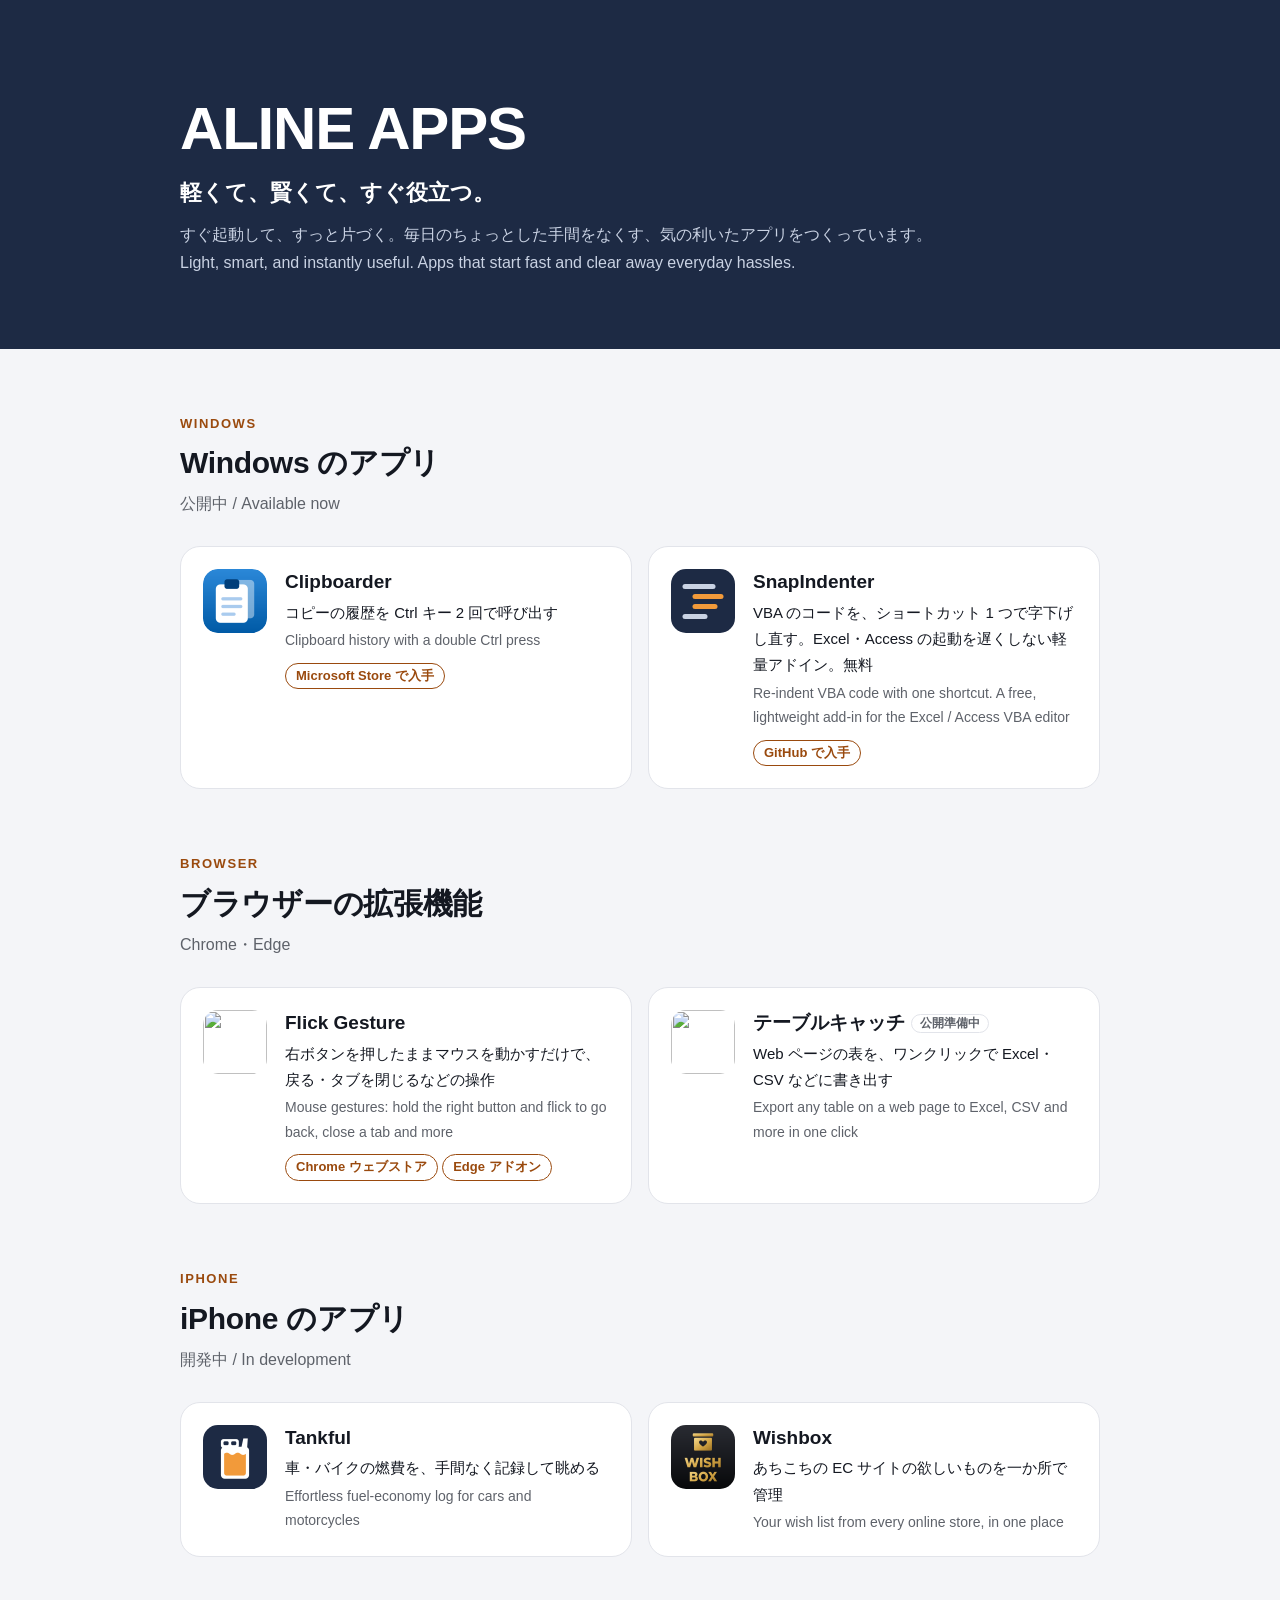
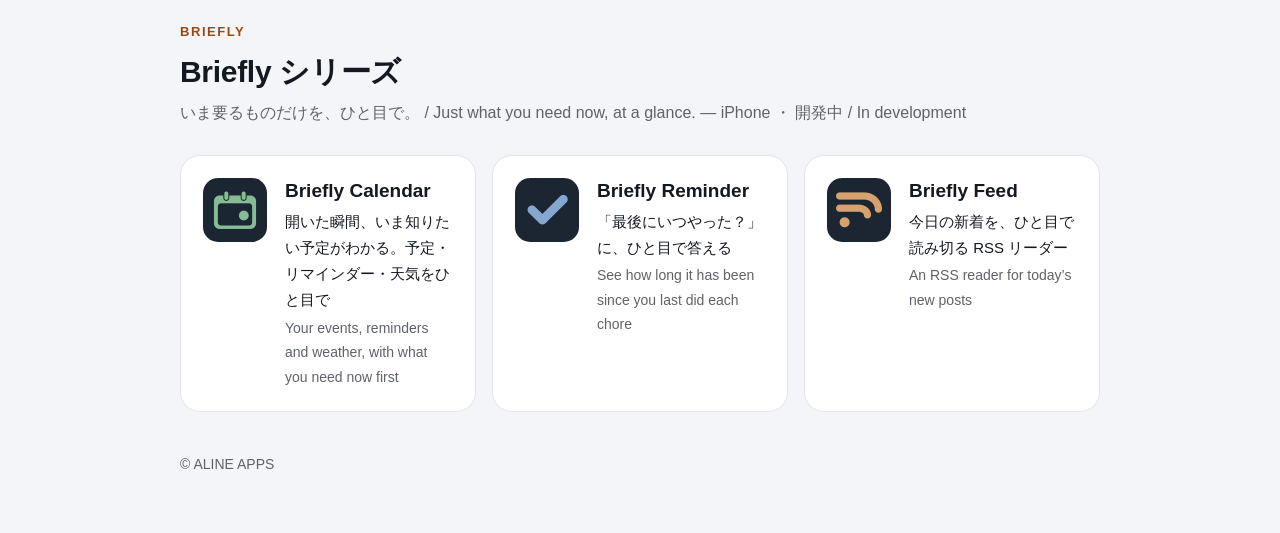
==== commit d91ce738: "Rename the Daybeam apps to Briefly, add SnapIndenter, Flick Gesture and Table Catch - New tagline: l" ====
--- a/index.html
+++ b/index.html
@@ -4,7 +4,7 @@
 <meta charset="utf-8">
 <meta name="viewport" content="width=device-width, initial-scale=1">
 <title>ALINE APPS</title>
-<meta name="description" content="Windows と iPhone のための小さなアプリ。">
+<meta name="description" content="軽くて、賢くて、すぐ役立つ。毎日のちょっとした手間を、すばやく片づけるアプリ。">
 <meta name="theme-color" content="#1D2A44">
 <link rel="stylesheet" href="site.css">
 </head>
@@ -15,8 +15,9 @@
     <div class="hero-body">
       <div class="hero-text">
         <h1>ALINE APPS</h1>
-        <p class="lead">Windows と iPhone のための小さなアプリ</p>
-        <p class="desc" lang="en">Small apps for Windows and iPhone</p>
+        <p class="lead">軽くて、賢くて、すぐ役立つ。</p>
+        <p class="desc">すぐ起動して、すっと片づく。毎日のちょっとした手間をなくす、気の利いたアプリをつくっています。</p>
+        <p class="desc" lang="en">Light, smart, and instantly useful. Apps that start fast and clear away everyday hassles.</p>
       </div>
     </div>
   </div>
@@ -35,6 +36,41 @@
           <p>コピーの履歴を Ctrl キー 2 回で呼び出す</p>
           <p class="en" lang="en">Clipboard history with a double Ctrl press</p>
           <a class="tag" href="https://apps.microsoft.com/detail/9NN6XJZRQJ7P">Microsoft Store で入手</a>
+        </div>
+      </div>
+      <div class="app">
+        <img class="app-icon sm" src="snapindenter/icon.svg" alt="">
+        <div class="app-body">
+          <h3><a href="https://github.com/alineapps/SnapIndenter">SnapIndenter</a></h3>
+          <p>VBA のコードを、ショートカット 1 つで字下げし直す。Excel・Access の起動を遅くしない軽量アドイン。無料</p>
+          <p class="en" lang="en">Re-indent VBA code with one shortcut. A free, lightweight add-in for the Excel / Access VBA editor</p>
+          <a class="tag" href="https://github.com/alineapps/SnapIndenter/releases/latest">GitHub で入手</a>
+        </div>
+      </div>
+    </div>
+  </section>
+
+  <section>
+    <p class="section-title">Browser</p>
+    <h2>ブラウザーの拡張機能</h2>
+    <p class="section-note">Chrome・Edge</p>
+    <div class="grid">
+      <div class="app">
+        <img class="app-icon sm" src="flick-gesture-site/icon.png" alt="">
+        <div class="app-body">
+          <h3><a href="flick-gesture-site/">Flick Gesture</a></h3>
+          <p>右ボタンを押したままマウスを動かすだけで、戻る・タブを閉じるなどの操作</p>
+          <p class="en" lang="en">Mouse gestures: hold the right button and flick to go back, close a tab and more</p>
+          <a class="tag" href="https://chromewebstore.google.com/detail/flick-gesture-mouse-gestu/lgkmajncdolagmjhieglopmhfejodion?hl=ja">Chrome ウェブストア</a>
+          <a class="tag" href="https://microsoftedge.microsoft.com/addons/detail/ncohohaangkjpjjfgchpjmomimemlplk?hl=ja-jp">Edge アドオン</a>
+        </div>
+      </div>
+      <div class="app">
+        <img class="app-icon sm" src="table-catch-site/images/icon.png" alt="">
+        <div class="app-body">
+          <h3><a href="table-catch-site/">テーブルキャッチ</a><span class="soon">公開準備中</span></h3>
+          <p>Web ページの表を、ワンクリックで Excel・CSV などに書き出す</p>
+          <p class="en" lang="en">Export any table on a web page to Excel, CSV and more in one click</p>
         </div>
       </div>
     </div>
@@ -65,30 +101,30 @@
   </section>
 
   <section>
-    <p class="section-title">Daybeam</p>
-    <h2>Daybeam シリーズ</h2>
-    <p class="section-note">今日を明るく照らす。 / Light up your today. — 開発中 / In development</p>
+    <p class="section-title">Briefly</p>
+    <h2>Briefly シリーズ</h2>
+    <p class="section-note">いま要るものだけを、ひと目で。 / Just what you need now, at a glance. — iPhone ・ 開発中 / In development</p>
     <div class="grid">
       <div class="app">
-        <img class="app-icon sm" src="daybeam-calendar/icon.png" alt="">
+        <img class="app-icon sm" src="briefly-calendar/icon.png" alt="">
         <div class="app-body">
-          <h3><a href="daybeam-calendar/">Daybeam Calendar</a></h3>
-          <p>開いた瞬間、今日がわかる。予定・リマインダー・天気をひと目で</p>
-          <p class="en" lang="en">Today’s events, reminders and weather at a glance</p>
+          <h3><a href="briefly-calendar/">Briefly Calendar</a></h3>
+          <p>開いた瞬間、いま知りたい予定がわかる。予定・リマインダー・天気をひと目で</p>
+          <p class="en" lang="en">Your events, reminders and weather, with what you need now first</p>
         </div>
       </div>
       <div class="app">
-        <img class="app-icon sm" src="daybeam-remind/icon.png" alt="">
+        <img class="app-icon sm" src="briefly-reminder/icon.png" alt="">
         <div class="app-body">
-          <h3><a href="daybeam-remind/">Daybeam Remind</a></h3>
+          <h3><a href="briefly-reminder/">Briefly Reminder</a></h3>
           <p>「最後にいつやった？」に、ひと目で答える</p>
           <p class="en" lang="en">See how long it has been since you last did each chore</p>
         </div>
       </div>
       <div class="app">
-        <img class="app-icon sm" src="daybeam-reader/icon.png" alt="">
+        <img class="app-icon sm" src="briefly-feed/icon.png" alt="">
         <div class="app-body">
-          <h3><a href="daybeam-reader/">Daybeam Reader</a></h3>
+          <h3><a href="briefly-feed/">Briefly Feed</a></h3>
           <p>今日の新着を、ひと目で読み切る RSS リーダー</p>
           <p class="en" lang="en">An RSS reader for today’s new posts</p>
         </div>
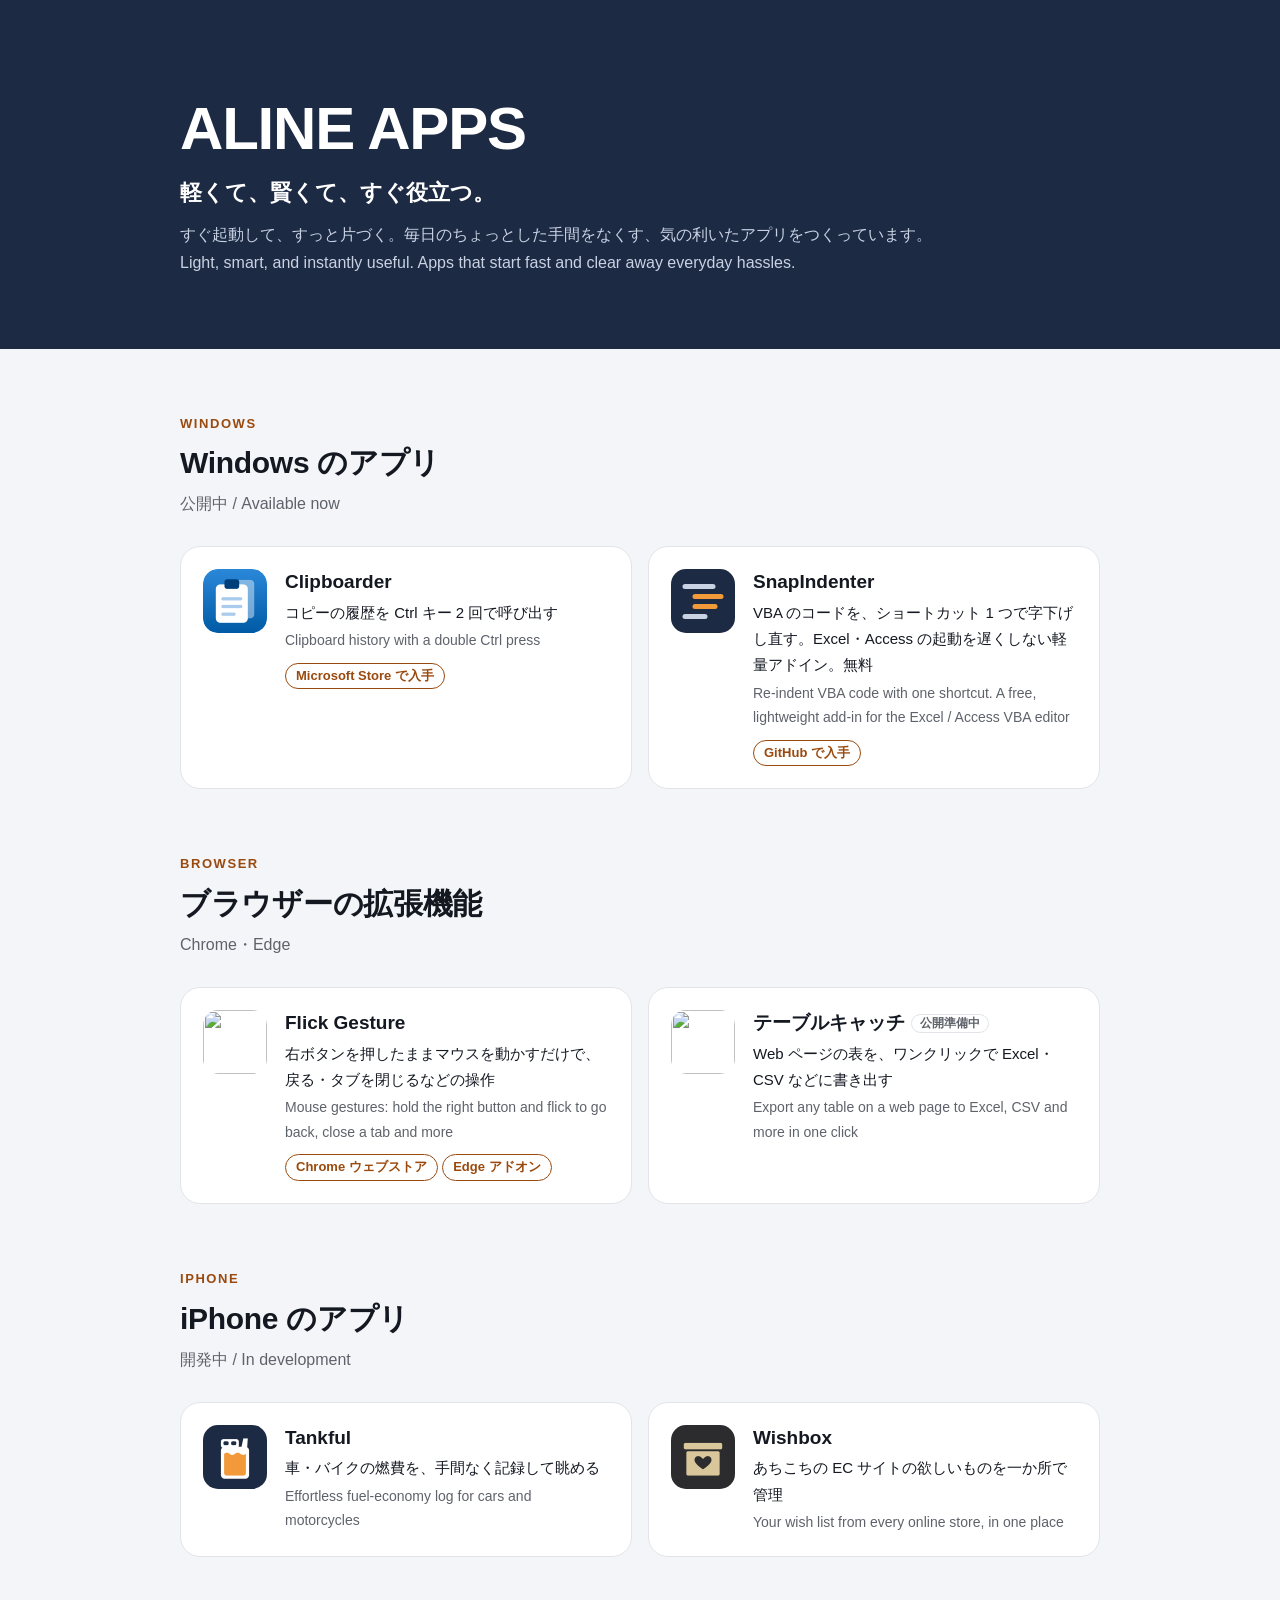
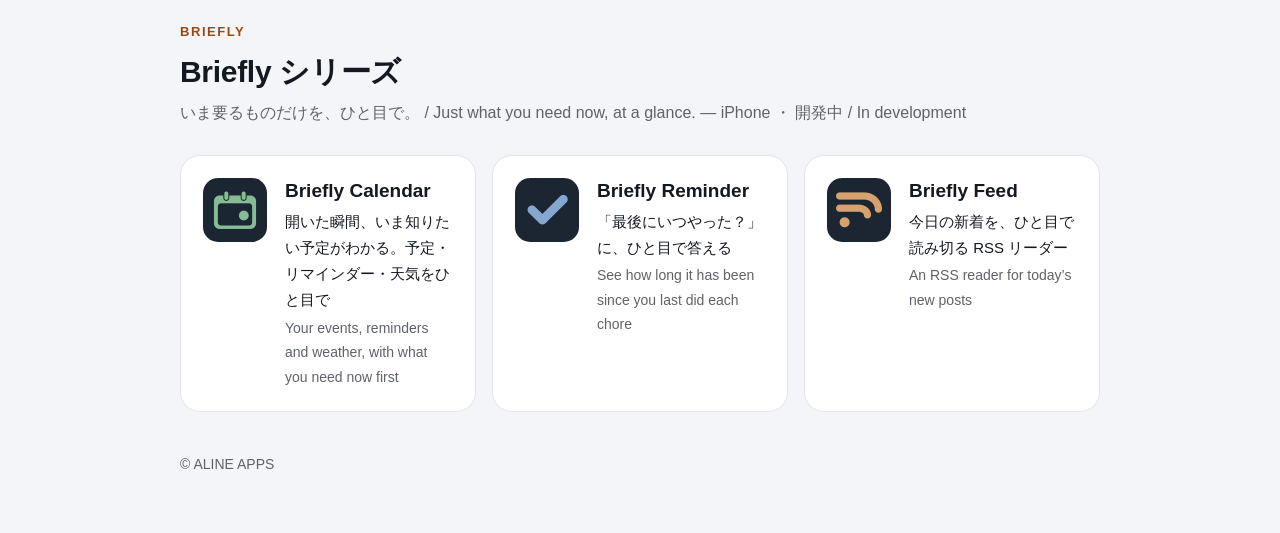
==== commit ea4cc42b: "Add a SnapIndenter page and link it from the app list Co-Authored-By: Claude Opus 5.5 <noreply@anthr" ====
--- a/index.html
+++ b/index.html
@@ -41,7 +41,7 @@
       <div class="app">
         <img class="app-icon sm" src="snapindenter/icon.svg" alt="">
         <div class="app-body">
-          <h3><a href="https://github.com/alineapps/SnapIndenter">SnapIndenter</a></h3>
+          <h3><a href="snapindenter/">SnapIndenter</a></h3>
           <p>VBA のコードを、ショートカット 1 つで字下げし直す。Excel・Access の起動を遅くしない軽量アドイン。無料</p>
           <p class="en" lang="en">Re-indent VBA code with one shortcut. A free, lightweight add-in for the Excel / Access VBA editor</p>
           <a class="tag" href="https://github.com/alineapps/SnapIndenter/releases/latest">GitHub で入手</a>
